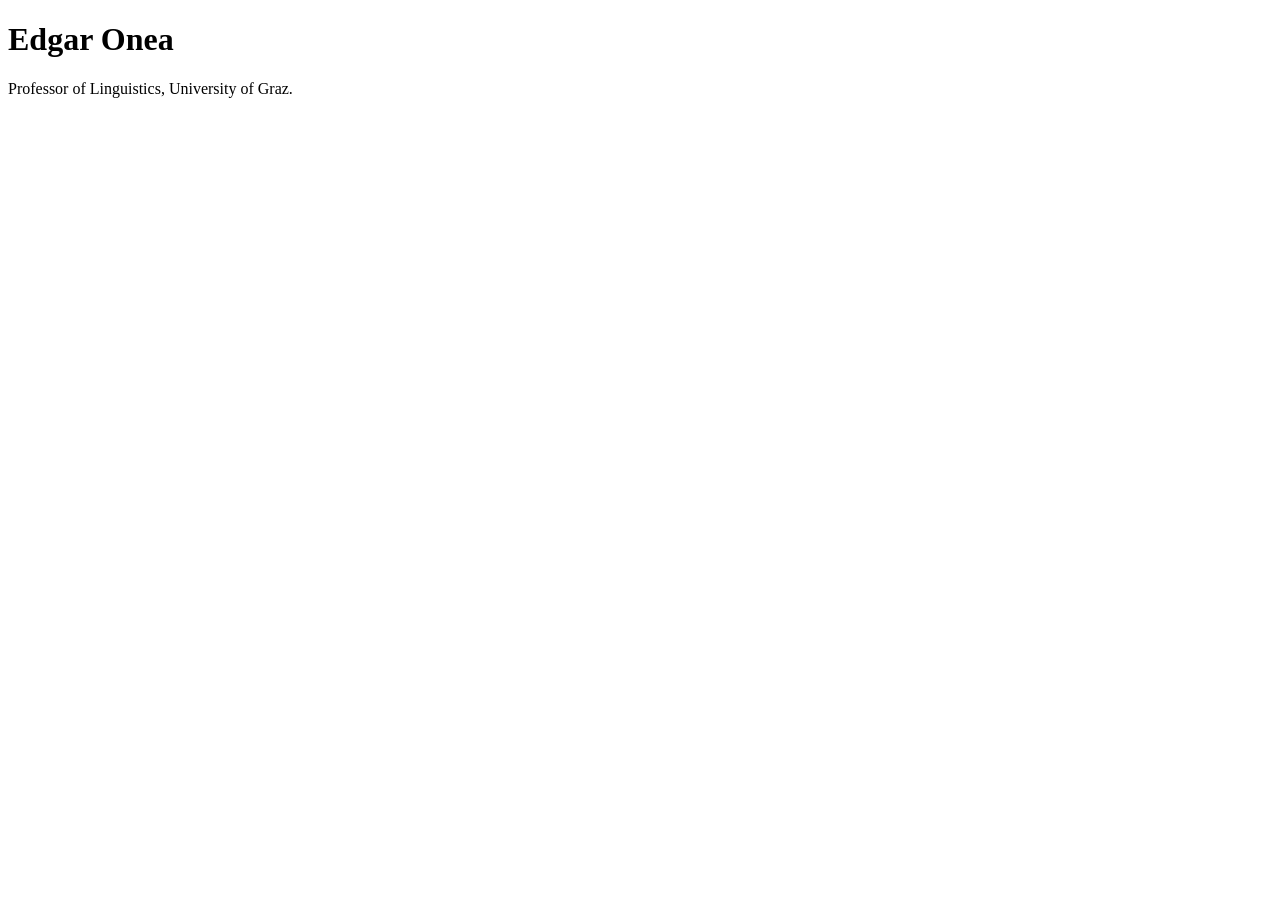
==== index.html @ 108c313d "Rename index to index.html" ====
<!doctype html>
<html lang="en">
<head>
  <meta charset="utf-8">
  <title>Edgar Onea</title>
  <meta name="viewport" content="width=device-width, initial-scale=1">
</head>
<body>
  <h1>Edgar Onea</h1>
  <p>Professor of Linguistics, University of Graz.</p>
</body>
</html>
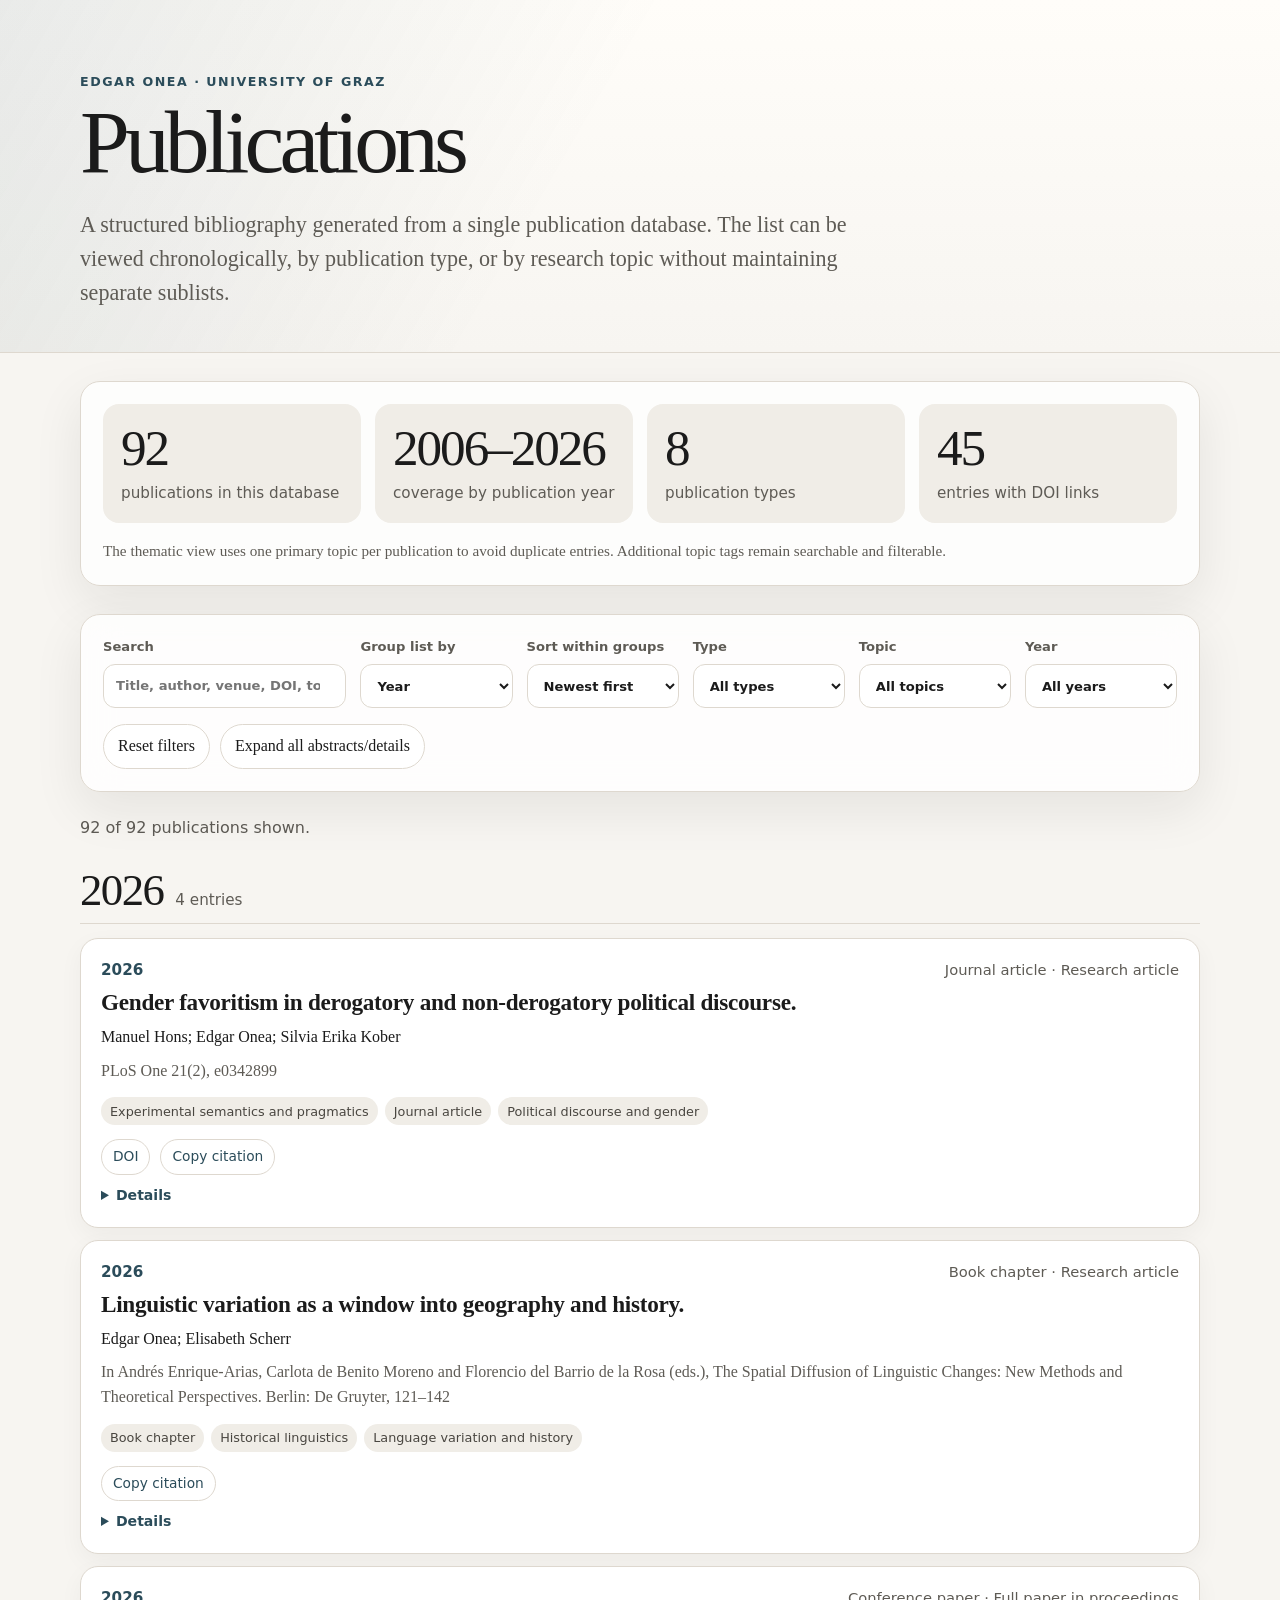
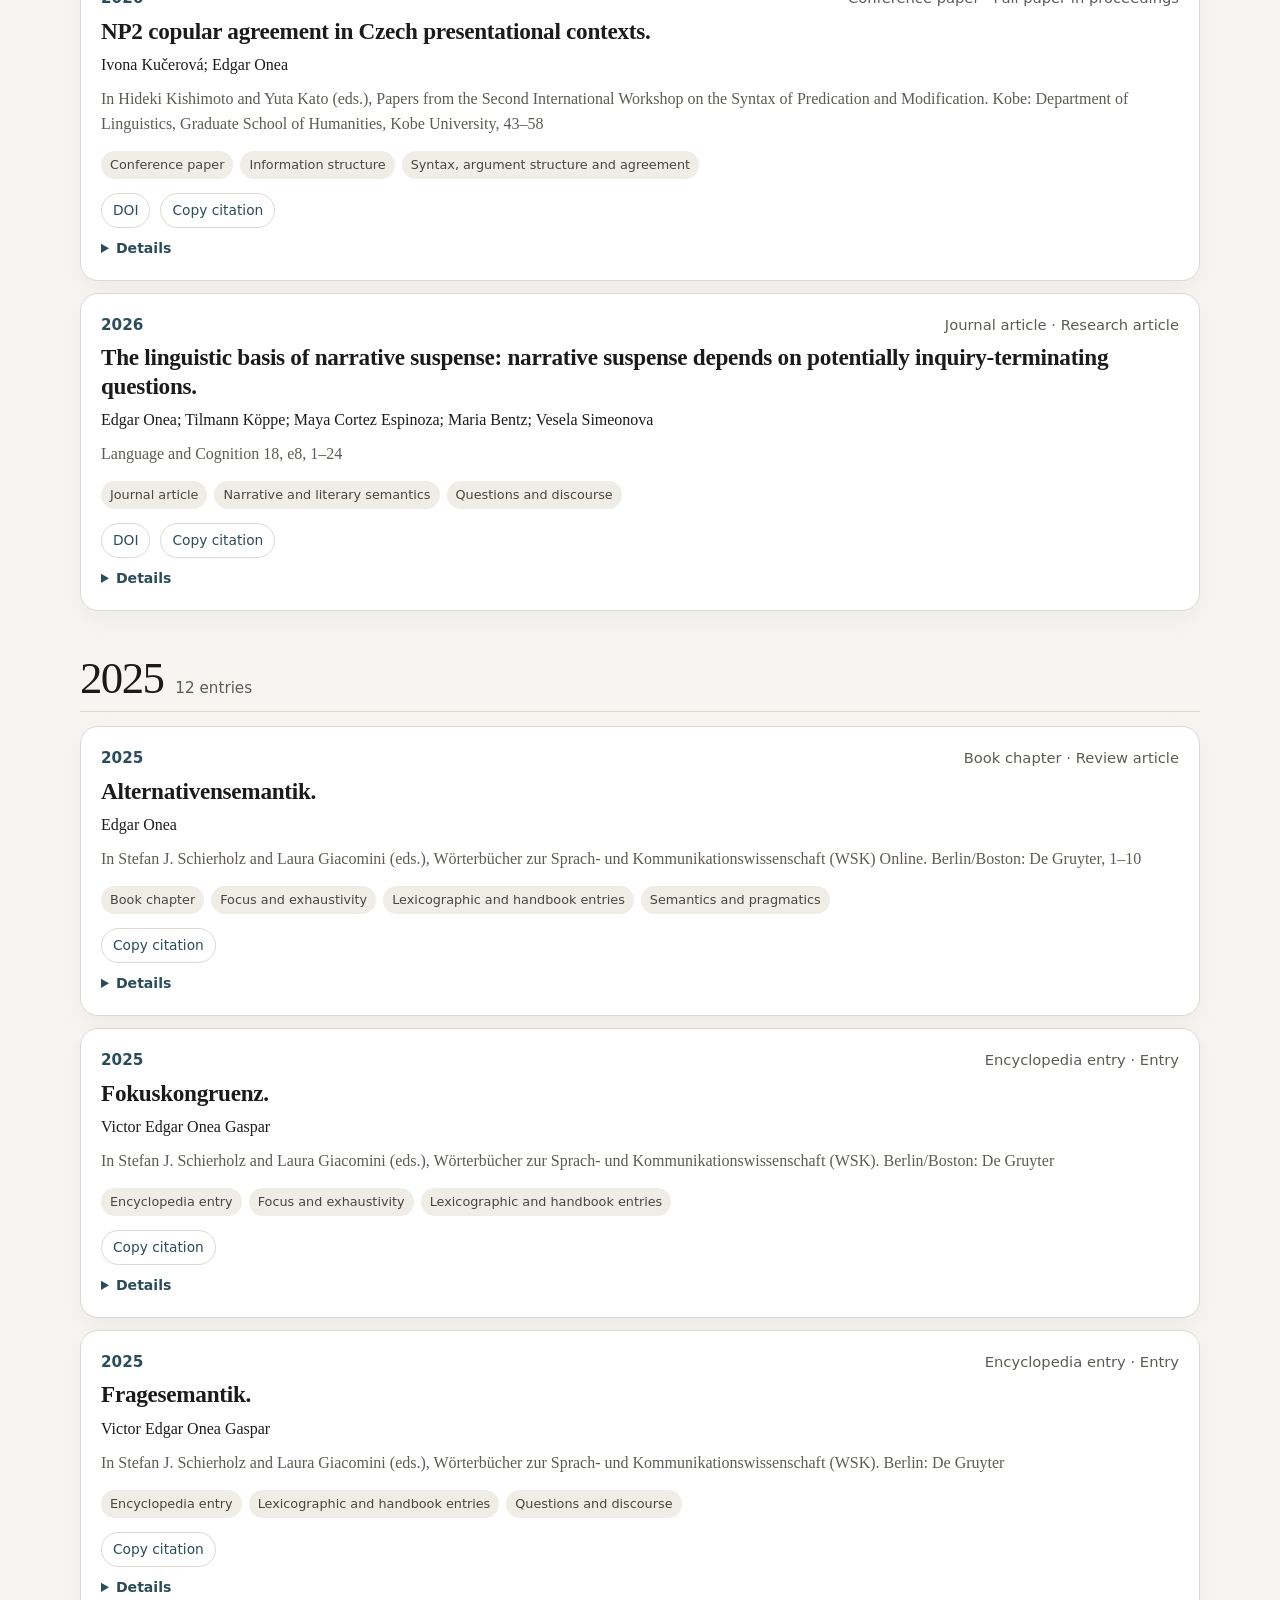
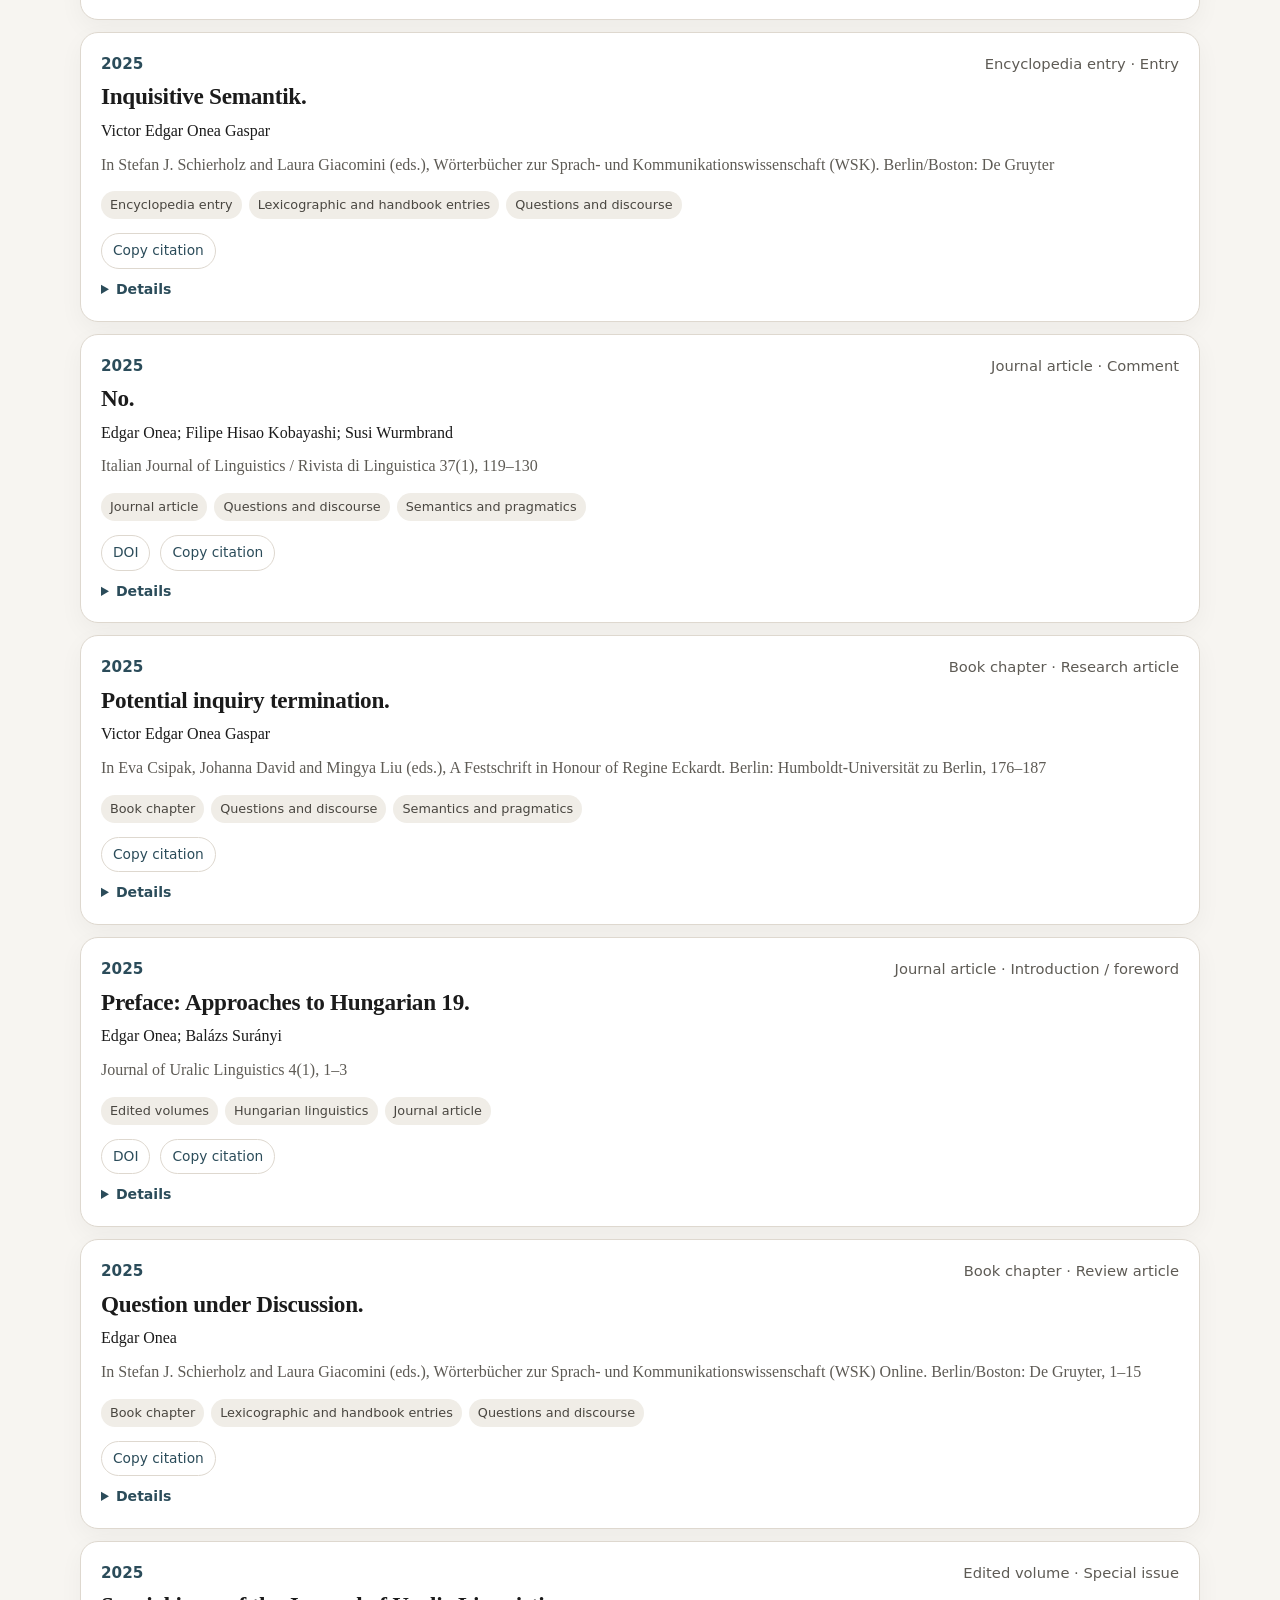
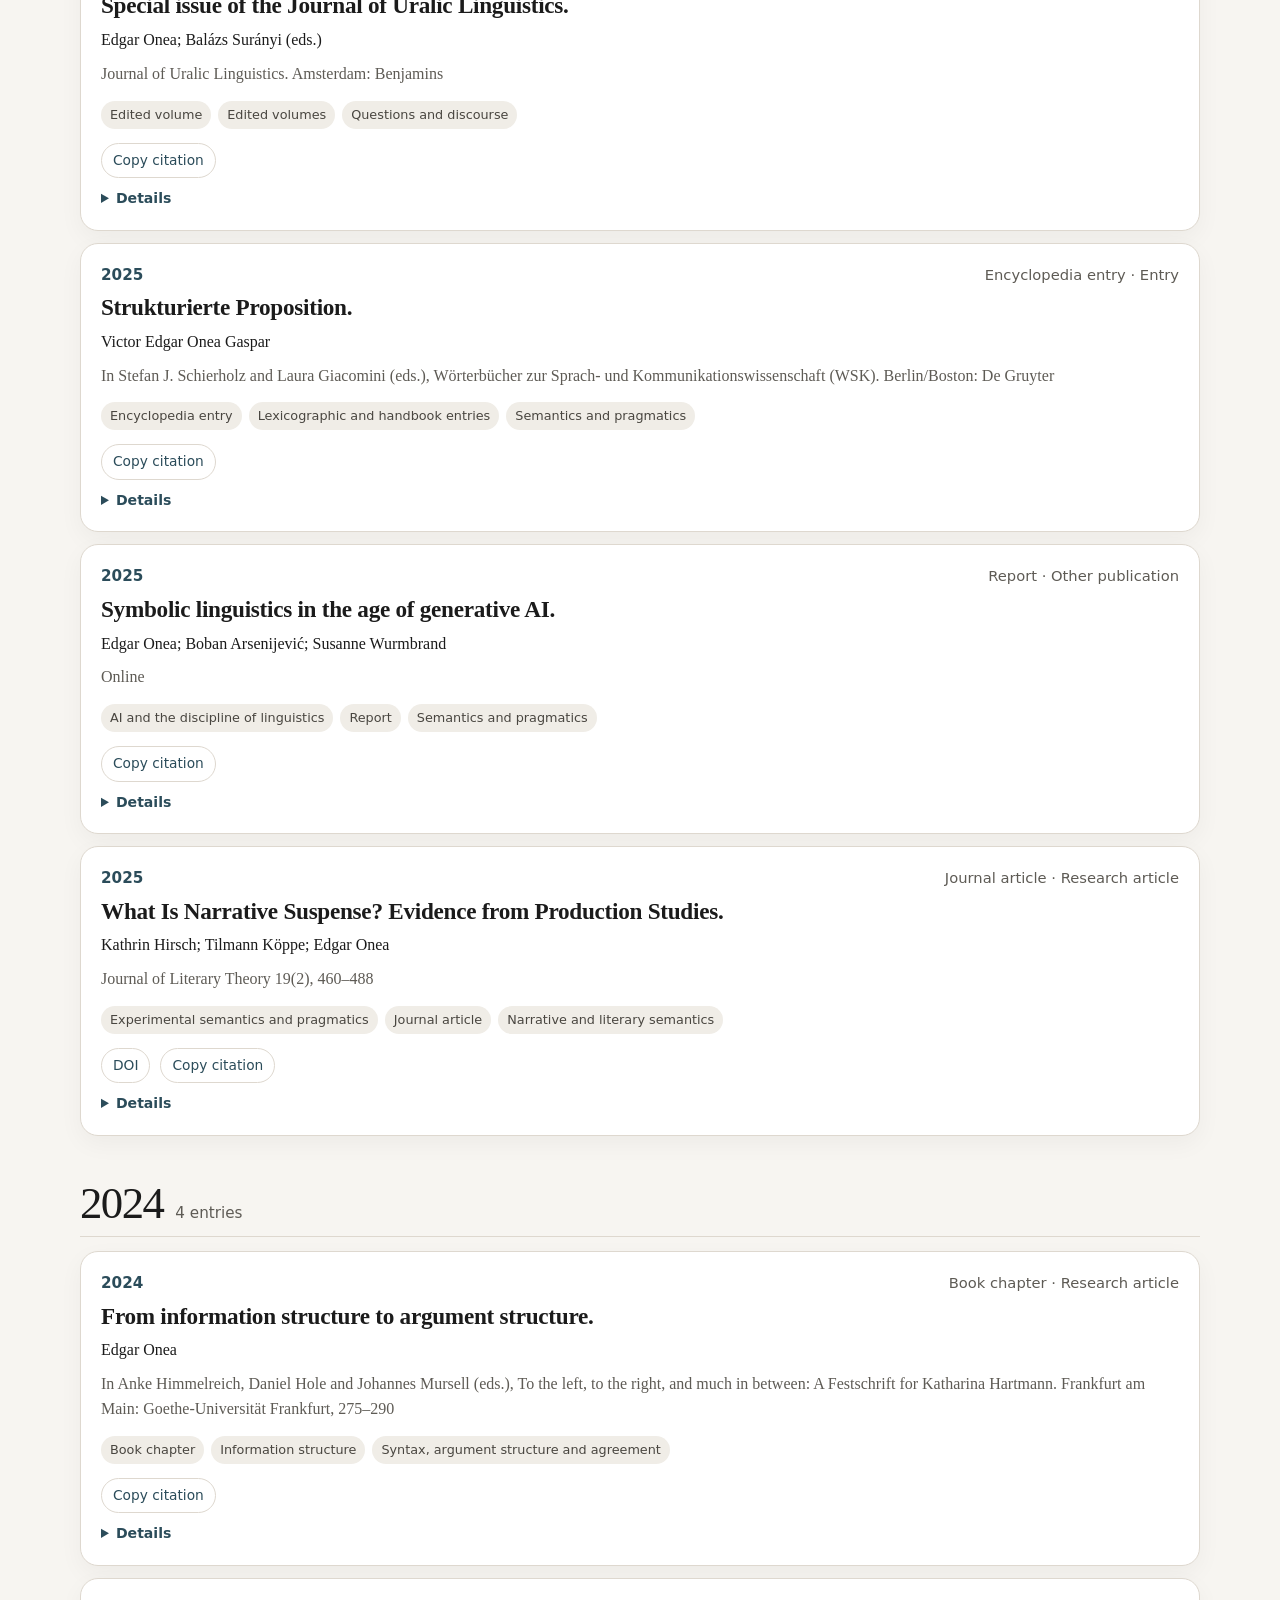
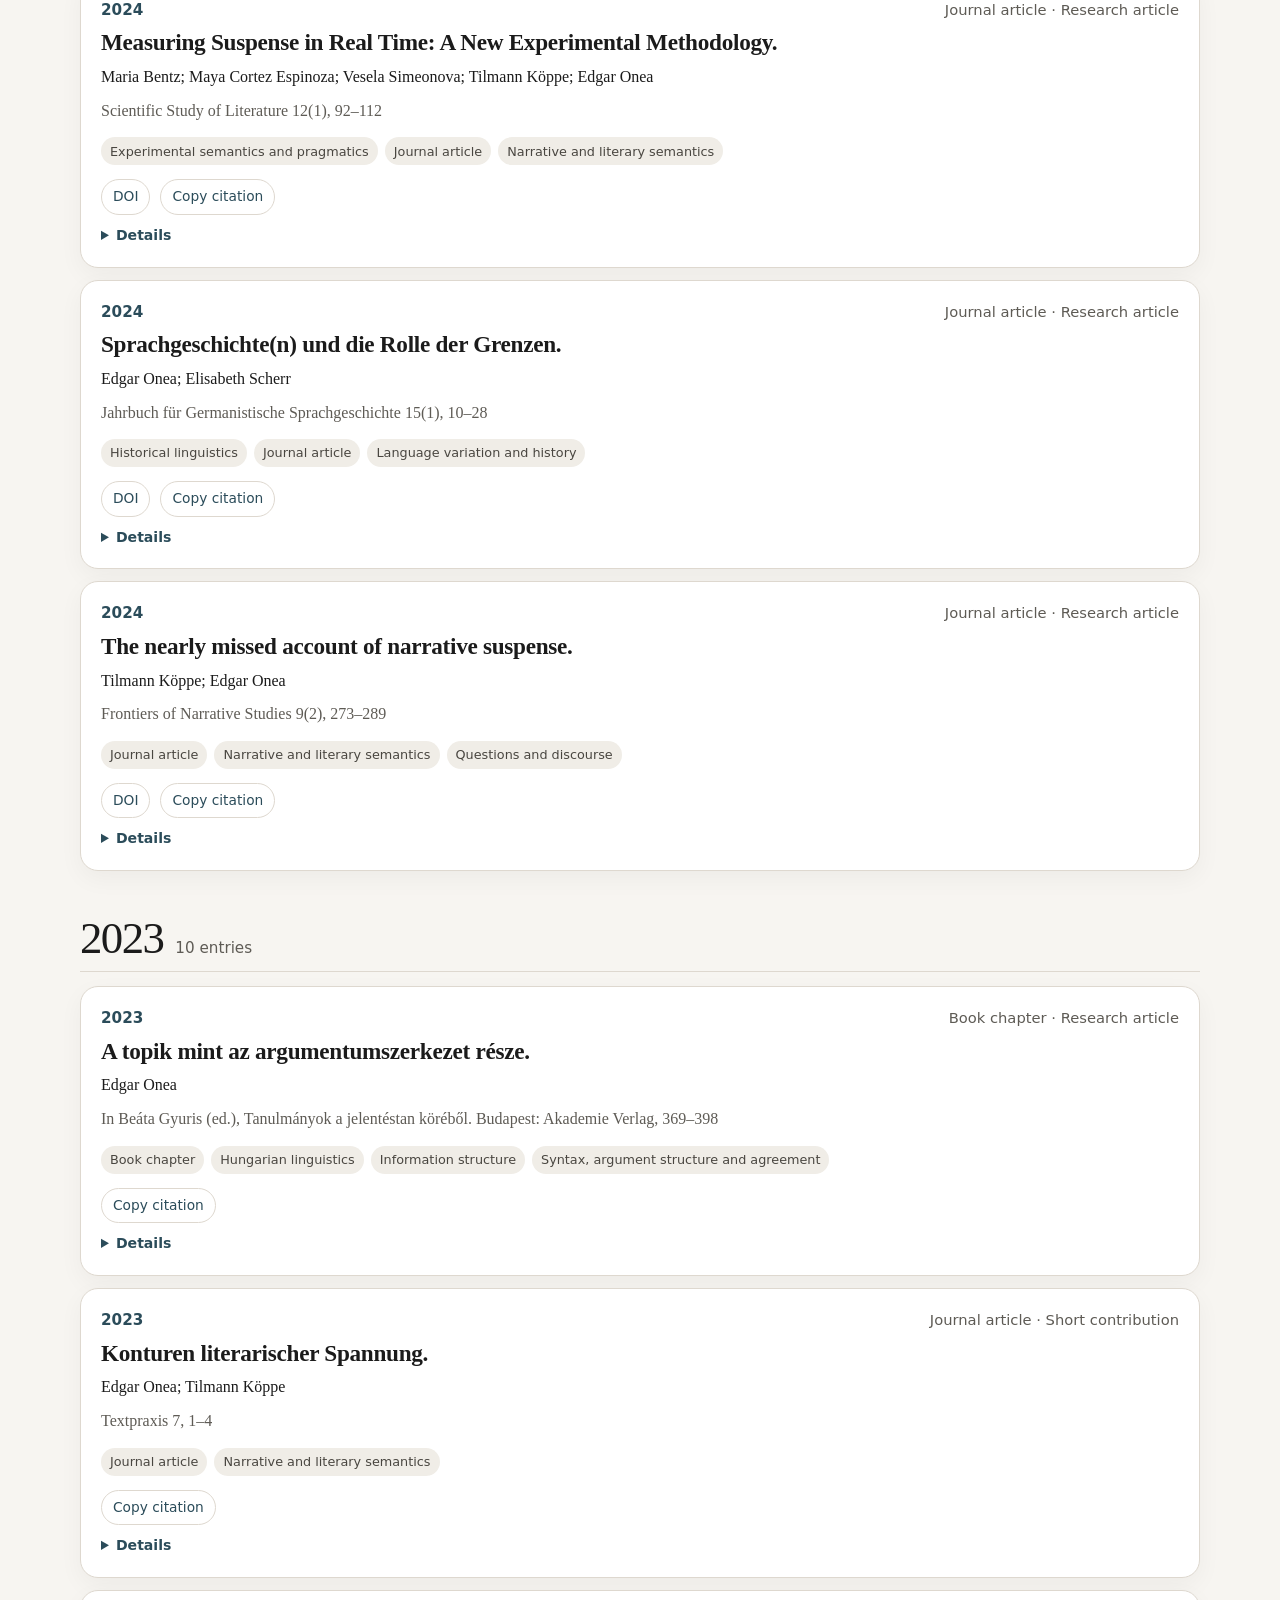
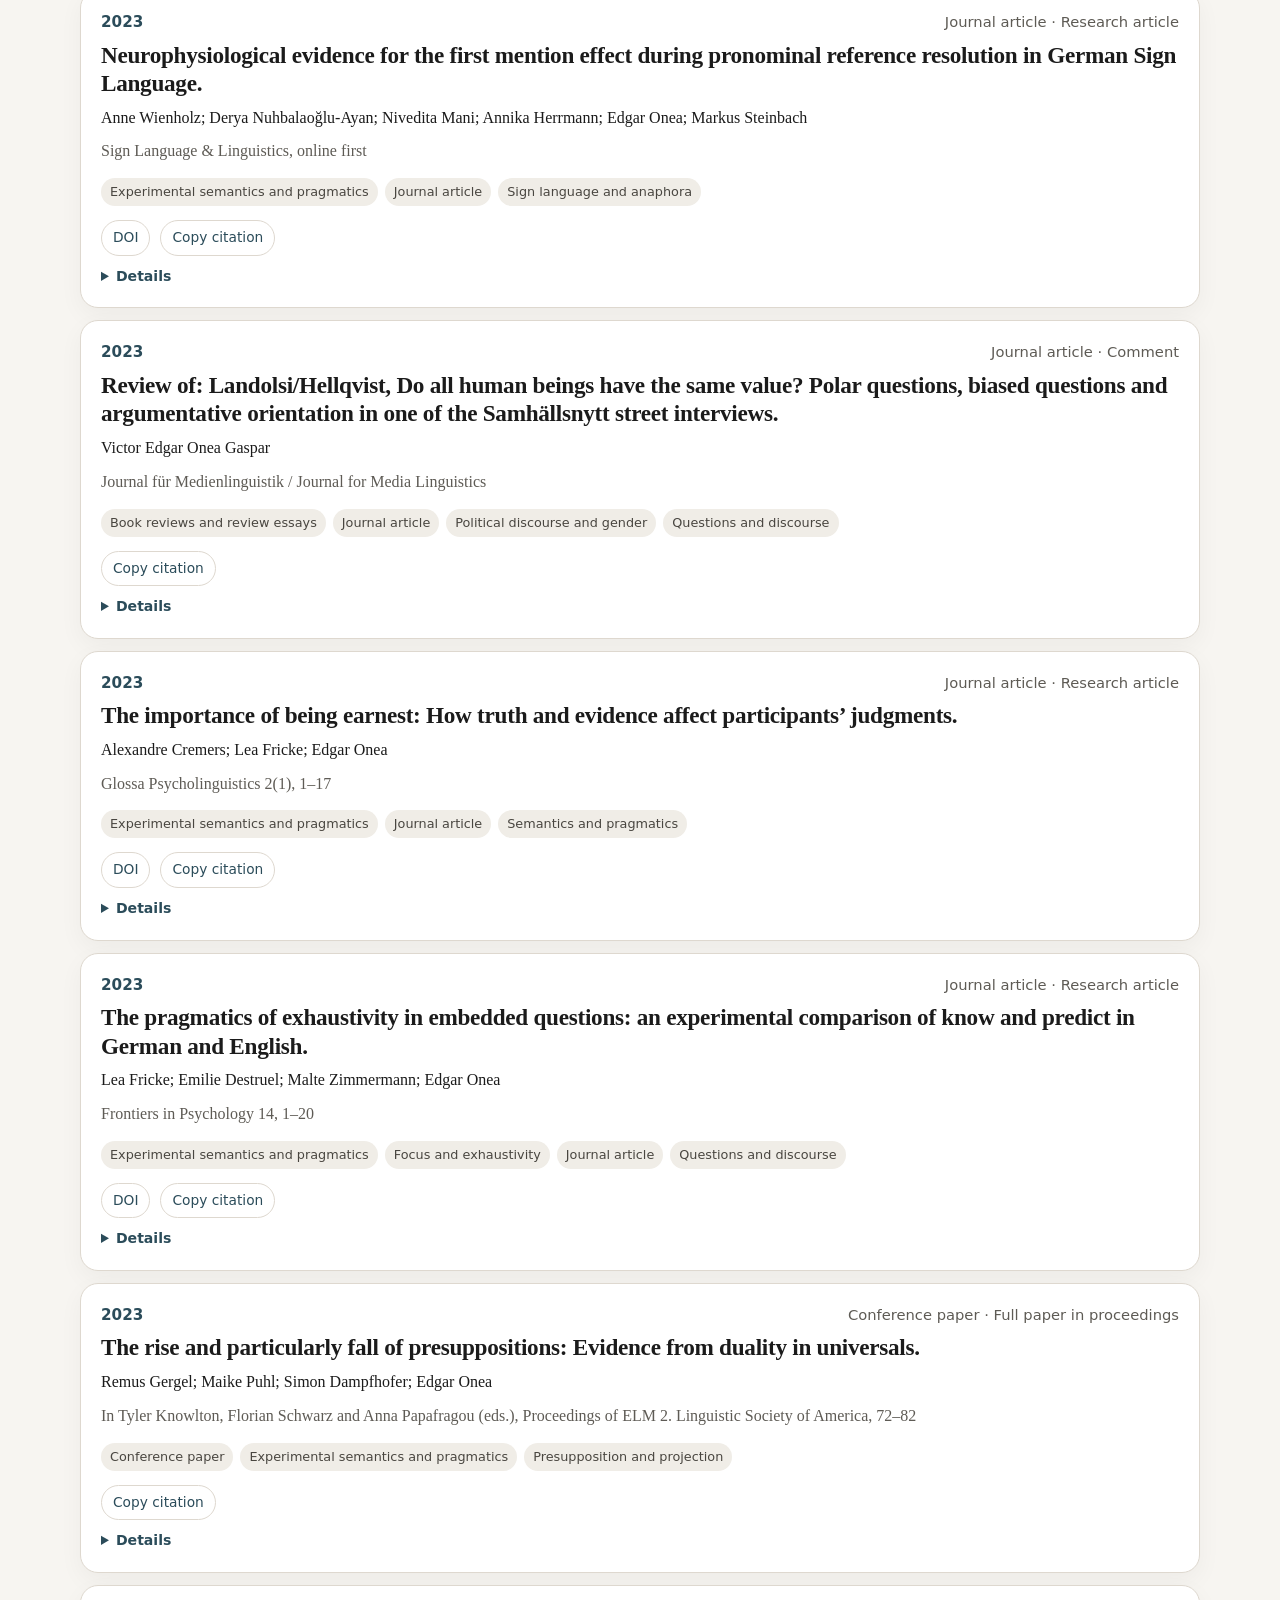
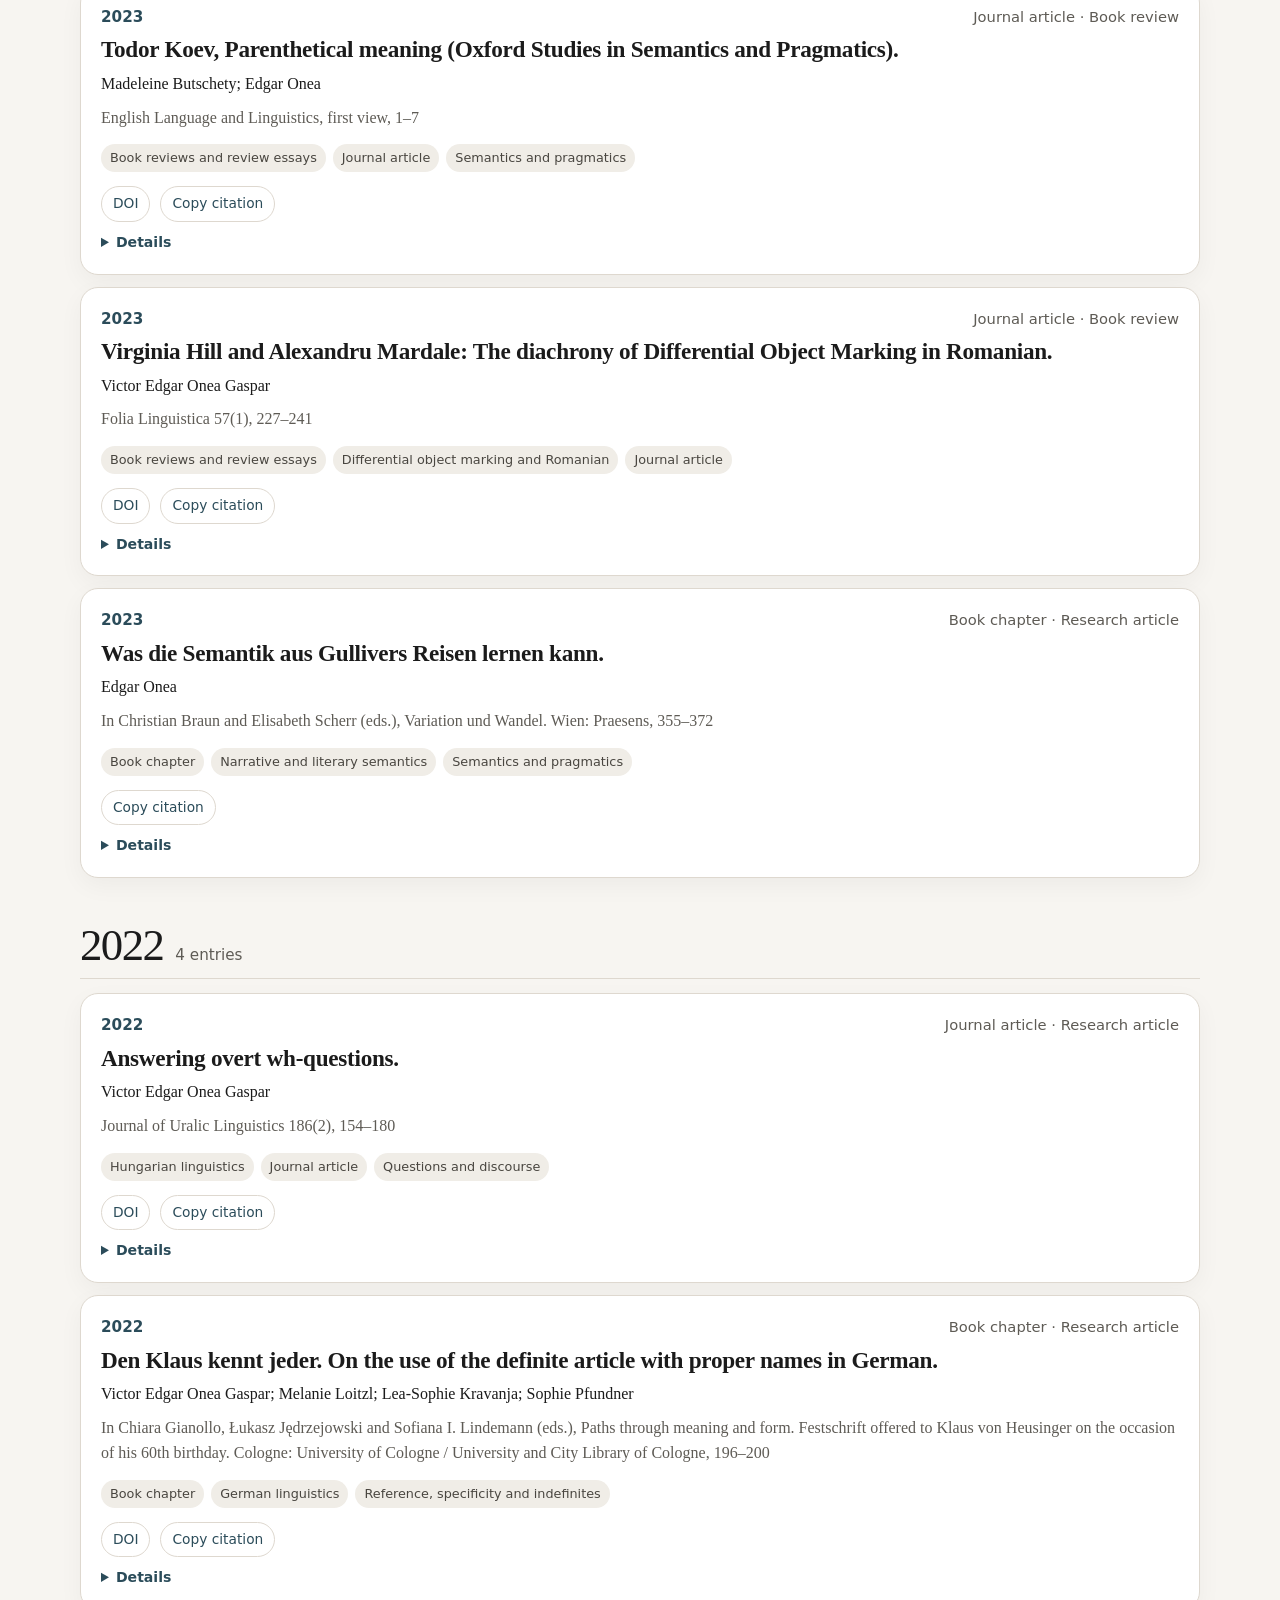
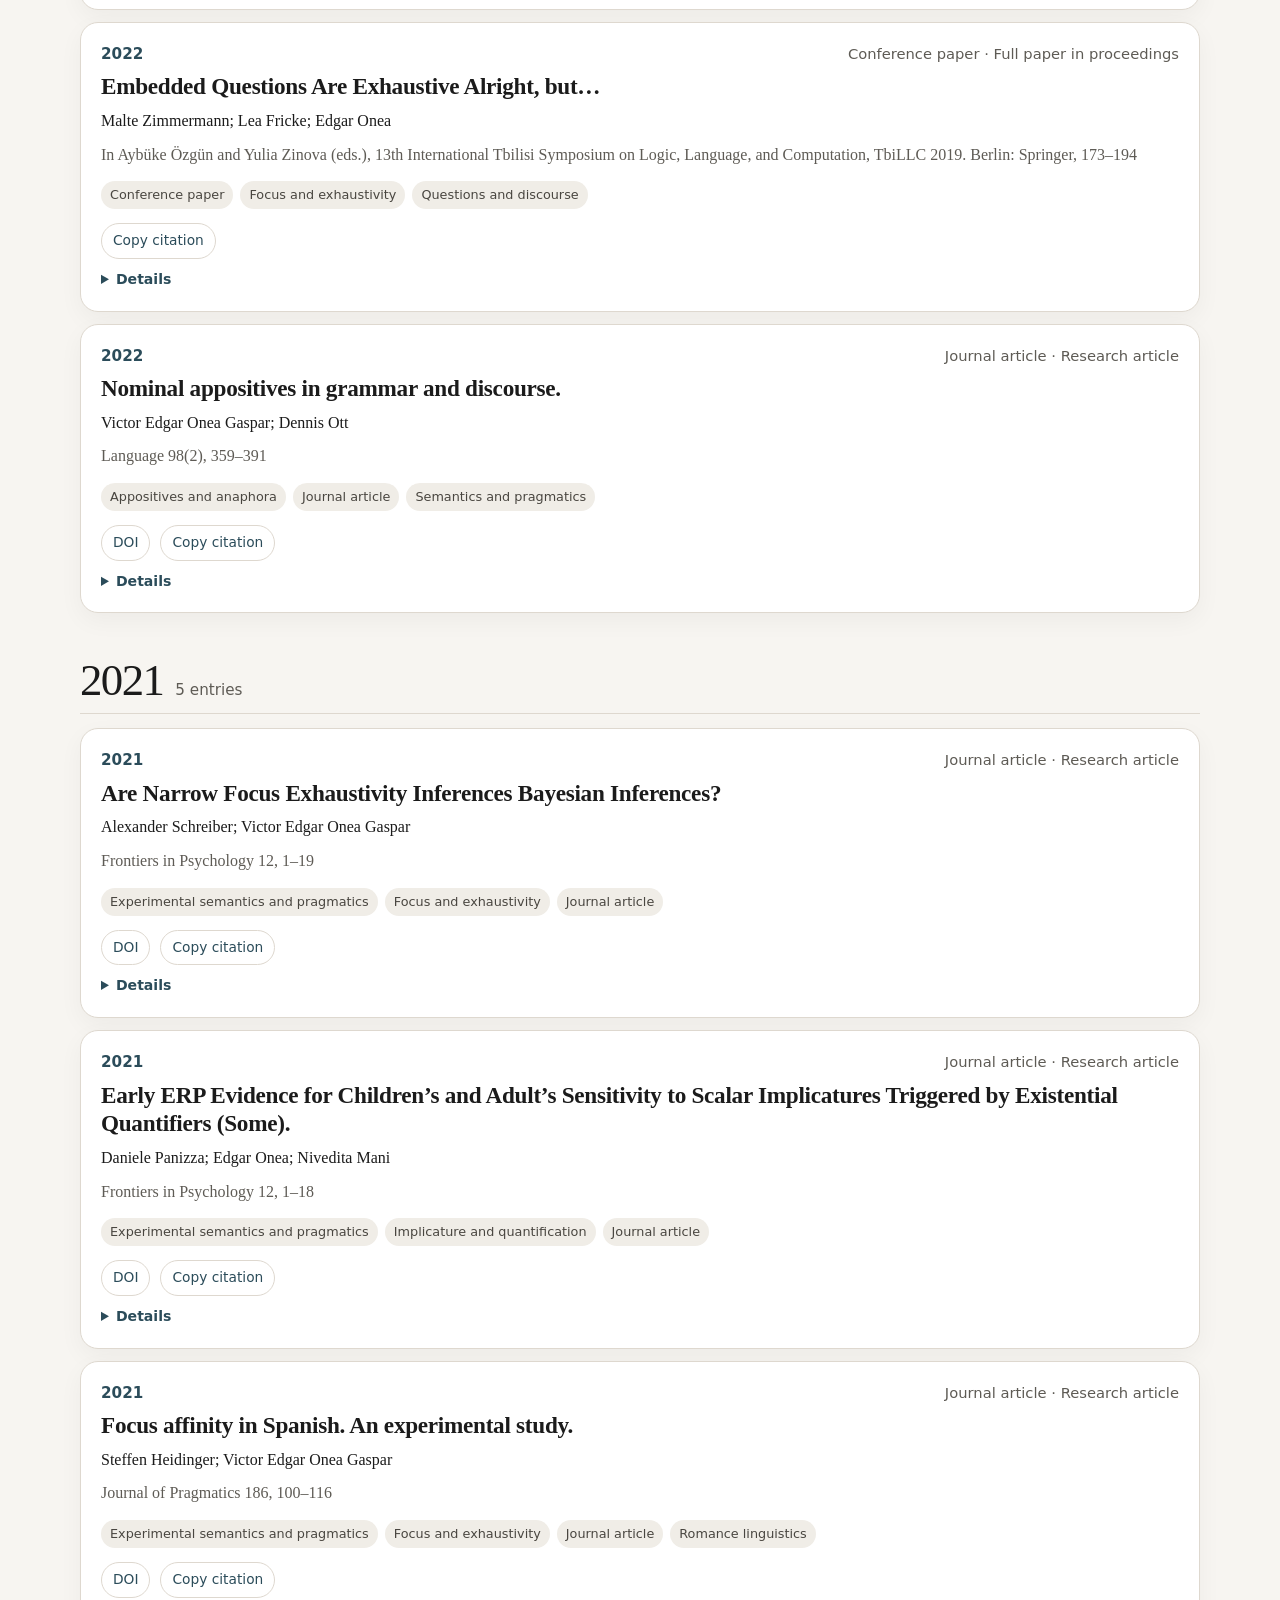
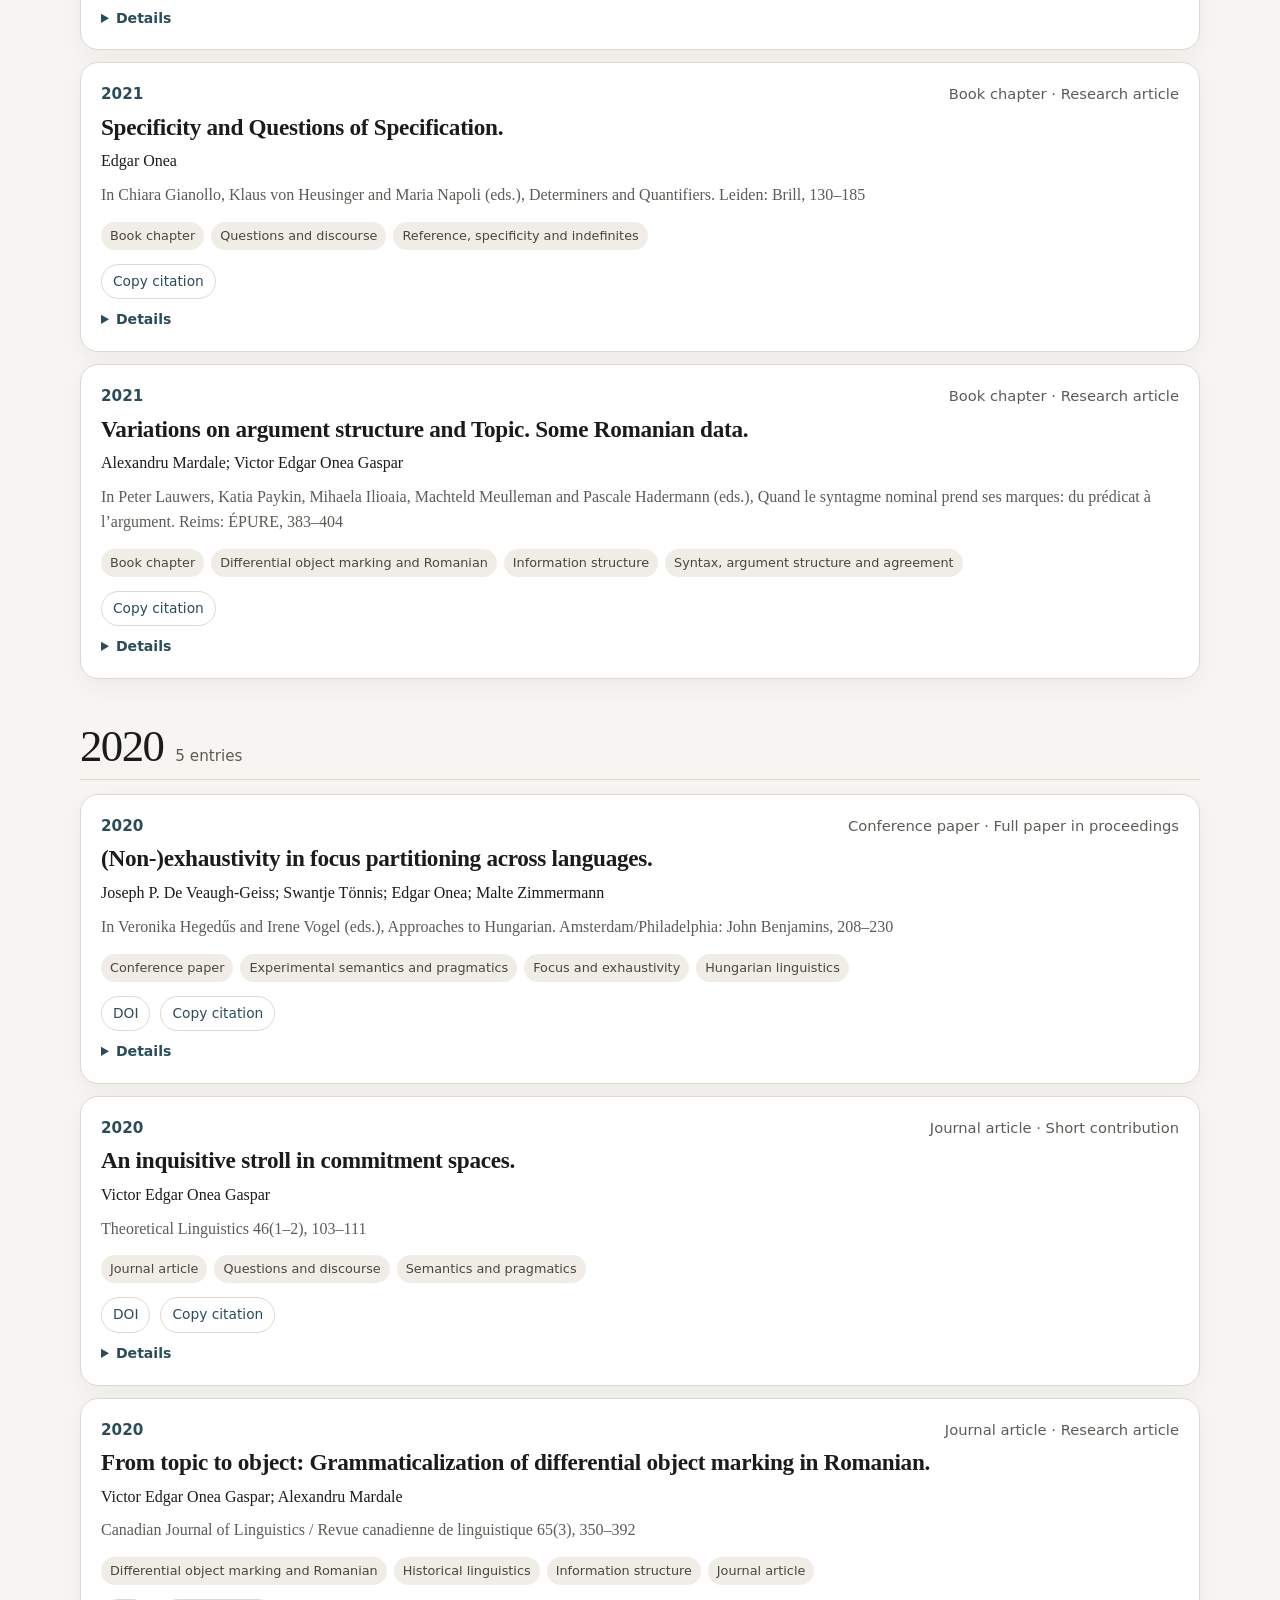
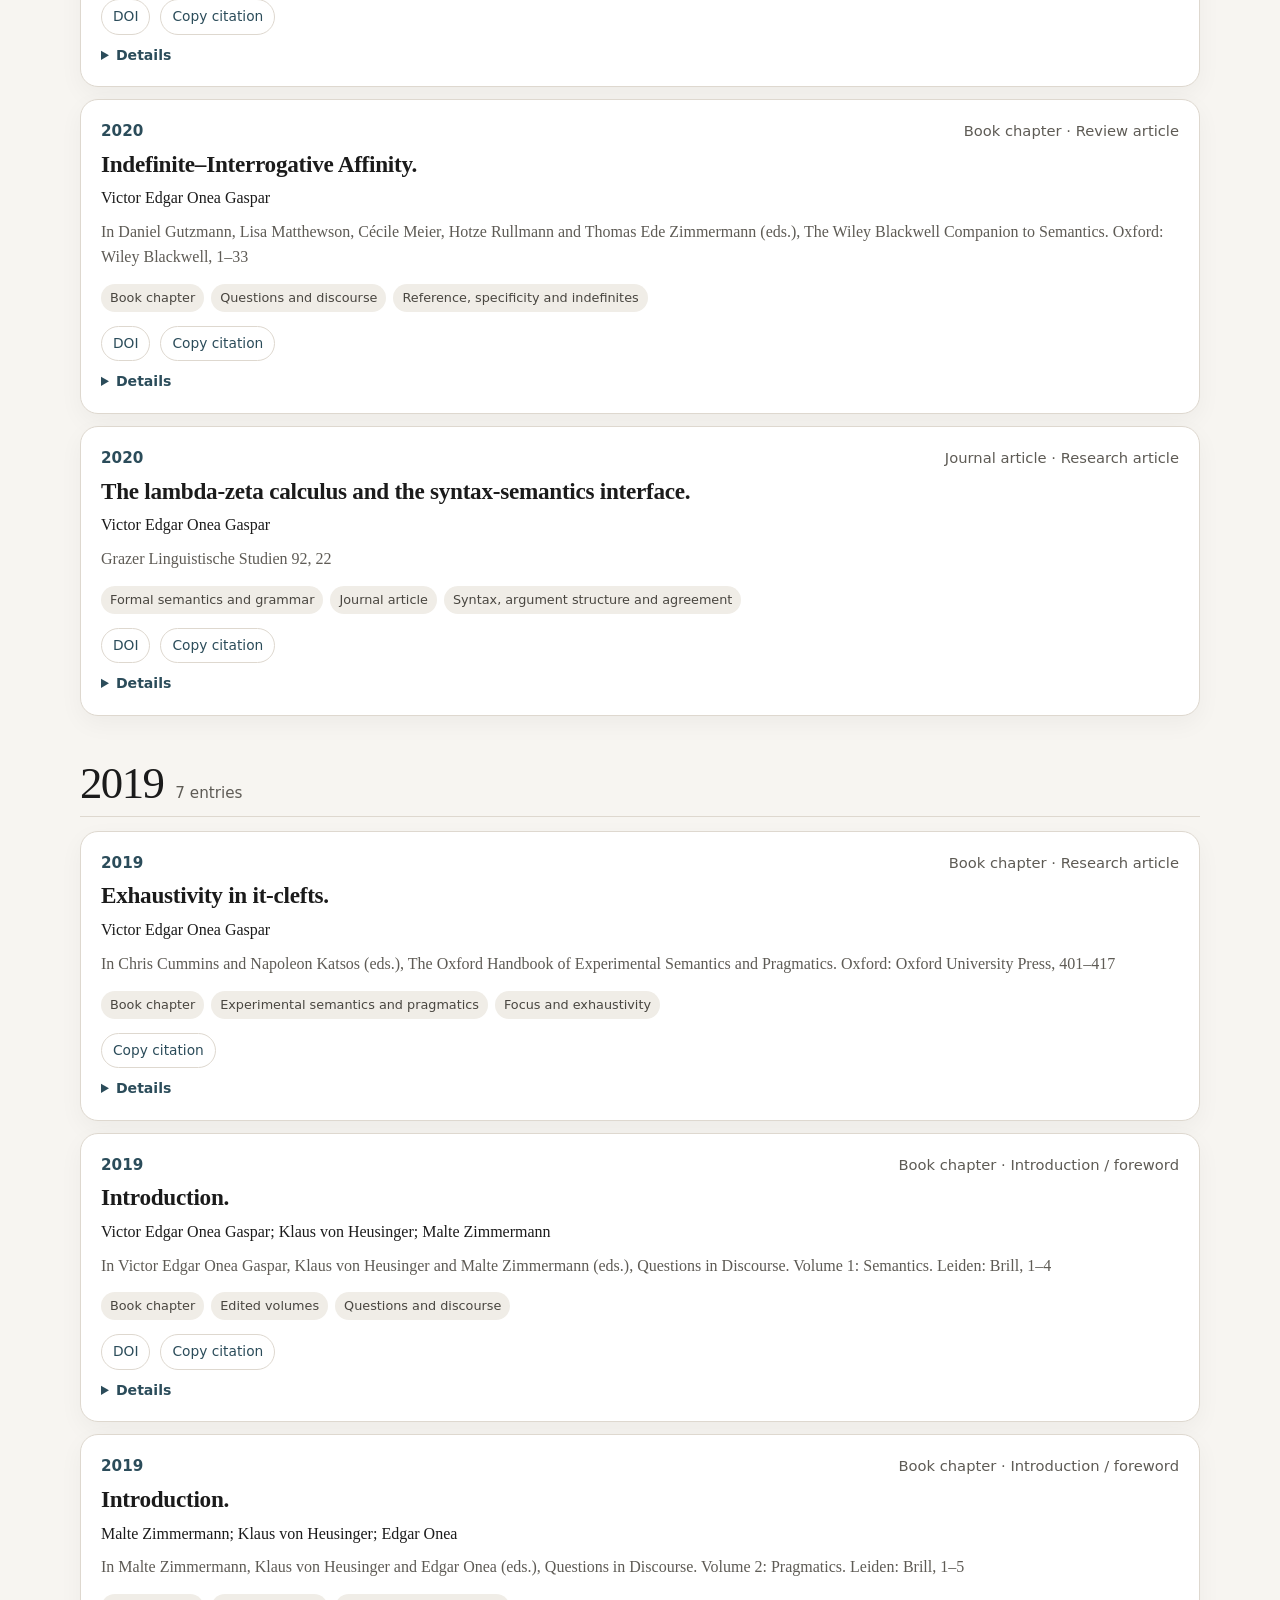
==== commit 42c5ee6a: "Add files via upload" ====
--- a/index.html
+++ b/index.html
@@ -2,11 +2,103 @@
 <html lang="en">
 <head>
   <meta charset="utf-8">
-  <title>Edgar Onea</title>
   <meta name="viewport" content="width=device-width, initial-scale=1">
+  <title>Publications · Edgar Onea</title>
+  <meta name="description" content="Publications by Edgar Onea, Professor of Linguistics at the University of Graz.">
+  <link rel="stylesheet" href="styles.css">
 </head>
 <body>
-  <h1>Edgar Onea</h1>
-  <p>Professor of Linguistics, University of Graz.</p>
+  <header class="site-header">
+    <div class="wrap">
+      <p class="eyebrow">Edgar Onea · University of Graz</p>
+      <h1>Publications</h1>
+      <p class="lead">
+        A structured bibliography generated from a single publication database. The list can be viewed chronologically,
+        by publication type, or by research topic without maintaining separate sublists.
+      </p>
+    </div>
+  </header>
+
+  <main class="wrap">
+    <section class="panel intro-panel" aria-label="Publication overview">
+      <div class="metrics" id="metrics"></div>
+      <p class="small-note">
+        The thematic view uses one primary topic per publication to avoid duplicate entries. Additional topic tags remain
+        searchable and filterable.
+      </p>
+    </section>
+
+    <section class="controls panel" aria-label="Publication controls">
+      <div class="control-grid">
+        <label>
+          Search
+          <input id="searchInput" type="search" placeholder="Title, author, venue, DOI, topic…">
+        </label>
+
+        <label>
+          Group list by
+          <select id="groupSelect">
+            <option value="year">Year</option>
+            <option value="type">Publication type</option>
+            <option value="topic">Research topic</option>
+            <option value="none">No grouping</option>
+          </select>
+        </label>
+
+        <label>
+          Sort within groups
+          <select id="sortSelect">
+            <option value="newest">Newest first</option>
+            <option value="oldest">Oldest first</option>
+            <option value="title">Title A–Z</option>
+            <option value="type">Type A–Z</option>
+          </select>
+        </label>
+
+        <label>
+          Type
+          <select id="typeFilter">
+            <option value="">All types</option>
+          </select>
+        </label>
+
+        <label>
+          Topic
+          <select id="topicFilter">
+            <option value="">All topics</option>
+          </select>
+        </label>
+
+        <label>
+          Year
+          <select id="yearFilter">
+            <option value="">All years</option>
+          </select>
+        </label>
+      </div>
+
+      <div class="button-row">
+        <button id="resetButton" type="button">Reset filters</button>
+        <button id="expandButton" type="button">Expand all abstracts/details</button>
+      </div>
+    </section>
+
+    <section class="result-summary" aria-live="polite">
+      <p id="resultCount"></p>
+    </section>
+
+    <section id="publicationList" class="publication-list" aria-label="Publication list"></section>
+  </main>
+
+  <footer class="site-footer">
+    <div class="wrap">
+      <p>
+        The bibliography is stored once in <code>publications.js</code>. Filtering, grouping and sorting are generated in the browser.
+      </p>
+    </div>
+  </footer>
+
+  <script src="publications.js"></script>
+  <script src="site.js"></script>
 </body>
 </html>
--- a/styles.css
+++ b/styles.css
@@ -0,0 +1,406 @@
+:root {
+  --bg: #f7f5f1;
+  --surface: #ffffff;
+  --surface-muted: #f0ede7;
+  --text: #1b1b1b;
+  --muted: #5e5b55;
+  --line: #ded8cf;
+  --accent: #2b4c5a;
+  --accent-soft: #e7eef1;
+  --shadow: 0 18px 50px rgba(23, 22, 20, 0.08);
+  --radius: 20px;
+  --max-width: 1120px;
+}
+
+* {
+  box-sizing: border-box;
+}
+
+html {
+  font-size: 16px;
+}
+
+body {
+  margin: 0;
+  background: var(--bg);
+  color: var(--text);
+  font-family: ui-serif, Georgia, "Times New Roman", Times, serif;
+  line-height: 1.55;
+}
+
+button,
+input,
+select {
+  font: inherit;
+}
+
+a {
+  color: var(--accent);
+  text-decoration-thickness: 0.08em;
+  text-underline-offset: 0.18em;
+}
+
+.wrap {
+  width: min(var(--max-width), calc(100% - 32px));
+  margin: 0 auto;
+}
+
+.site-header {
+  padding: 72px 0 42px;
+  background:
+    linear-gradient(120deg, rgba(43, 76, 90, 0.10), transparent 45%),
+    linear-gradient(180deg, #fffdf9, var(--bg));
+  border-bottom: 1px solid var(--line);
+}
+
+.eyebrow {
+  margin: 0 0 8px;
+  color: var(--accent);
+  text-transform: uppercase;
+  letter-spacing: 0.12em;
+  font-size: 0.79rem;
+  font-family: ui-sans-serif, system-ui, -apple-system, BlinkMacSystemFont, "Segoe UI", sans-serif;
+  font-weight: 700;
+}
+
+h1 {
+  margin: 0;
+  font-size: clamp(2.8rem, 7vw, 5.9rem);
+  line-height: 0.94;
+  letter-spacing: -0.055em;
+  font-weight: 500;
+}
+
+.lead {
+  max-width: 820px;
+  margin: 24px 0 0;
+  color: var(--muted);
+  font-size: clamp(1.1rem, 2.6vw, 1.38rem);
+}
+
+.panel {
+  margin-top: 28px;
+  background: rgba(255, 255, 255, 0.82);
+  border: 1px solid var(--line);
+  border-radius: var(--radius);
+  box-shadow: var(--shadow);
+}
+
+.intro-panel {
+  padding: 22px;
+}
+
+.metrics {
+  display: grid;
+  grid-template-columns: repeat(4, minmax(0, 1fr));
+  gap: 14px;
+}
+
+.metric {
+  padding: 18px;
+  border-radius: 16px;
+  background: var(--surface-muted);
+  min-height: 112px;
+}
+
+.metric strong {
+  display: block;
+  font-size: clamp(2rem, 4vw, 3.2rem);
+  line-height: 1;
+  font-weight: 500;
+  letter-spacing: -0.04em;
+}
+
+.metric span {
+  display: block;
+  margin-top: 8px;
+  color: var(--muted);
+  font-size: 0.95rem;
+  font-family: ui-sans-serif, system-ui, -apple-system, BlinkMacSystemFont, "Segoe UI", sans-serif;
+}
+
+.small-note {
+  margin: 16px 0 0;
+  color: var(--muted);
+  font-size: 0.95rem;
+}
+
+.controls {
+  padding: 22px;
+  position: sticky;
+  top: 0;
+  z-index: 10;
+  backdrop-filter: blur(18px);
+}
+
+.control-grid {
+  display: grid;
+  grid-template-columns: 1.6fr repeat(5, 1fr);
+  gap: 14px;
+  align-items: end;
+}
+
+label {
+  display: grid;
+  gap: 7px;
+  color: var(--muted);
+  font-family: ui-sans-serif, system-ui, -apple-system, BlinkMacSystemFont, "Segoe UI", sans-serif;
+  font-size: 0.82rem;
+  font-weight: 650;
+}
+
+input,
+select {
+  width: 100%;
+  min-height: 44px;
+  border: 1px solid var(--line);
+  border-radius: 12px;
+  background: #fff;
+  color: var(--text);
+  padding: 9px 12px;
+  outline: none;
+}
+
+input:focus,
+select:focus,
+button:focus {
+  border-color: var(--accent);
+  box-shadow: 0 0 0 3px rgba(43, 76, 90, 0.16);
+}
+
+.button-row {
+  display: flex;
+  gap: 10px;
+  margin-top: 16px;
+  flex-wrap: wrap;
+}
+
+button {
+  border: 1px solid var(--line);
+  background: #fff;
+  color: var(--text);
+  border-radius: 999px;
+  padding: 9px 14px;
+  cursor: pointer;
+}
+
+button:hover {
+  border-color: var(--accent);
+  background: var(--accent-soft);
+}
+
+.result-summary {
+  margin: 24px 0 12px;
+  color: var(--muted);
+  font-family: ui-sans-serif, system-ui, -apple-system, BlinkMacSystemFont, "Segoe UI", sans-serif;
+}
+
+.result-summary p {
+  margin: 0;
+}
+
+.group {
+  margin: 26px 0 44px;
+}
+
+.group-header {
+  display: flex;
+  align-items: baseline;
+  gap: 12px;
+  margin-bottom: 14px;
+  padding-bottom: 9px;
+  border-bottom: 1px solid var(--line);
+}
+
+.group-header h2 {
+  margin: 0;
+  font-size: clamp(1.6rem, 3.6vw, 2.8rem);
+  line-height: 1.05;
+  font-weight: 500;
+  letter-spacing: -0.035em;
+}
+
+.group-count {
+  color: var(--muted);
+  font-family: ui-sans-serif, system-ui, -apple-system, BlinkMacSystemFont, "Segoe UI", sans-serif;
+  font-size: 0.95rem;
+}
+
+.publication-card {
+  background: var(--surface);
+  border: 1px solid var(--line);
+  border-radius: 18px;
+  padding: 20px;
+  margin: 12px 0;
+  box-shadow: 0 8px 25px rgba(23, 22, 20, 0.045);
+}
+
+.publication-card:hover {
+  border-color: rgba(43, 76, 90, 0.38);
+}
+
+.pub-topline {
+  display: flex;
+  justify-content: space-between;
+  gap: 18px;
+  margin-bottom: 6px;
+}
+
+.pub-year {
+  flex: 0 0 auto;
+  color: var(--accent);
+  font-family: ui-sans-serif, system-ui, -apple-system, BlinkMacSystemFont, "Segoe UI", sans-serif;
+  font-weight: 750;
+  font-size: 0.95rem;
+}
+
+.pub-type {
+  color: var(--muted);
+  font-family: ui-sans-serif, system-ui, -apple-system, BlinkMacSystemFont, "Segoe UI", sans-serif;
+  font-size: 0.92rem;
+}
+
+.pub-title {
+  margin: 0;
+  font-size: clamp(1.12rem, 2.2vw, 1.45rem);
+  line-height: 1.23;
+  font-weight: 600;
+  letter-spacing: -0.012em;
+}
+
+.pub-authors {
+  margin: 8px 0 0;
+  color: var(--text);
+}
+
+.pub-venue {
+  margin: 9px 0 0;
+  color: var(--muted);
+}
+
+.pub-tags {
+  display: flex;
+  flex-wrap: wrap;
+  gap: 7px;
+  margin-top: 14px;
+}
+
+.tag {
+  display: inline-flex;
+  align-items: center;
+  min-height: 28px;
+  padding: 4px 9px;
+  border-radius: 999px;
+  background: var(--surface-muted);
+  color: #494640;
+  font-family: ui-sans-serif, system-ui, -apple-system, BlinkMacSystemFont, "Segoe UI", sans-serif;
+  font-size: 0.8rem;
+}
+
+.pub-actions {
+  display: flex;
+  gap: 10px;
+  flex-wrap: wrap;
+  margin-top: 14px;
+  font-family: ui-sans-serif, system-ui, -apple-system, BlinkMacSystemFont, "Segoe UI", sans-serif;
+}
+
+.pub-actions a,
+.pub-actions button {
+  display: inline-flex;
+  align-items: center;
+  min-height: 34px;
+  padding: 6px 11px;
+  border-radius: 999px;
+  border: 1px solid var(--line);
+  background: #fff;
+  color: var(--accent);
+  text-decoration: none;
+  font-size: 0.86rem;
+}
+
+.pub-actions a:hover,
+.pub-actions button:hover {
+  background: var(--accent-soft);
+  border-color: var(--accent);
+}
+
+details {
+  margin-top: 10px;
+}
+
+summary {
+  cursor: pointer;
+  color: var(--accent);
+  font-family: ui-sans-serif, system-ui, -apple-system, BlinkMacSystemFont, "Segoe UI", sans-serif;
+  font-size: 0.88rem;
+  font-weight: 650;
+}
+
+.citation {
+  margin: 10px 0 0;
+  color: var(--muted);
+  font-size: 0.96rem;
+}
+
+.no-results {
+  padding: 30px;
+  background: var(--surface);
+  border: 1px solid var(--line);
+  border-radius: var(--radius);
+}
+
+.site-footer {
+  margin-top: 70px;
+  padding: 28px 0;
+  border-top: 1px solid var(--line);
+  color: var(--muted);
+}
+
+code {
+  font-family: ui-monospace, SFMono-Regular, Menlo, Consolas, monospace;
+  background: var(--surface-muted);
+  padding: 0.1em 0.35em;
+  border-radius: 6px;
+}
+
+@media (max-width: 960px) {
+  .metrics {
+    grid-template-columns: repeat(2, minmax(0, 1fr));
+  }
+
+  .control-grid {
+    grid-template-columns: repeat(2, minmax(0, 1fr));
+  }
+
+  .control-grid label:first-child {
+    grid-column: 1 / -1;
+  }
+
+  .controls {
+    position: static;
+  }
+}
+
+@media (max-width: 620px) {
+  .site-header {
+    padding-top: 46px;
+  }
+
+  .metrics,
+  .control-grid {
+    grid-template-columns: 1fr;
+  }
+
+  .publication-card {
+    padding: 16px;
+  }
+
+  .pub-topline {
+    display: block;
+  }
+
+  .pub-type {
+    margin-top: 4px;
+  }
+}
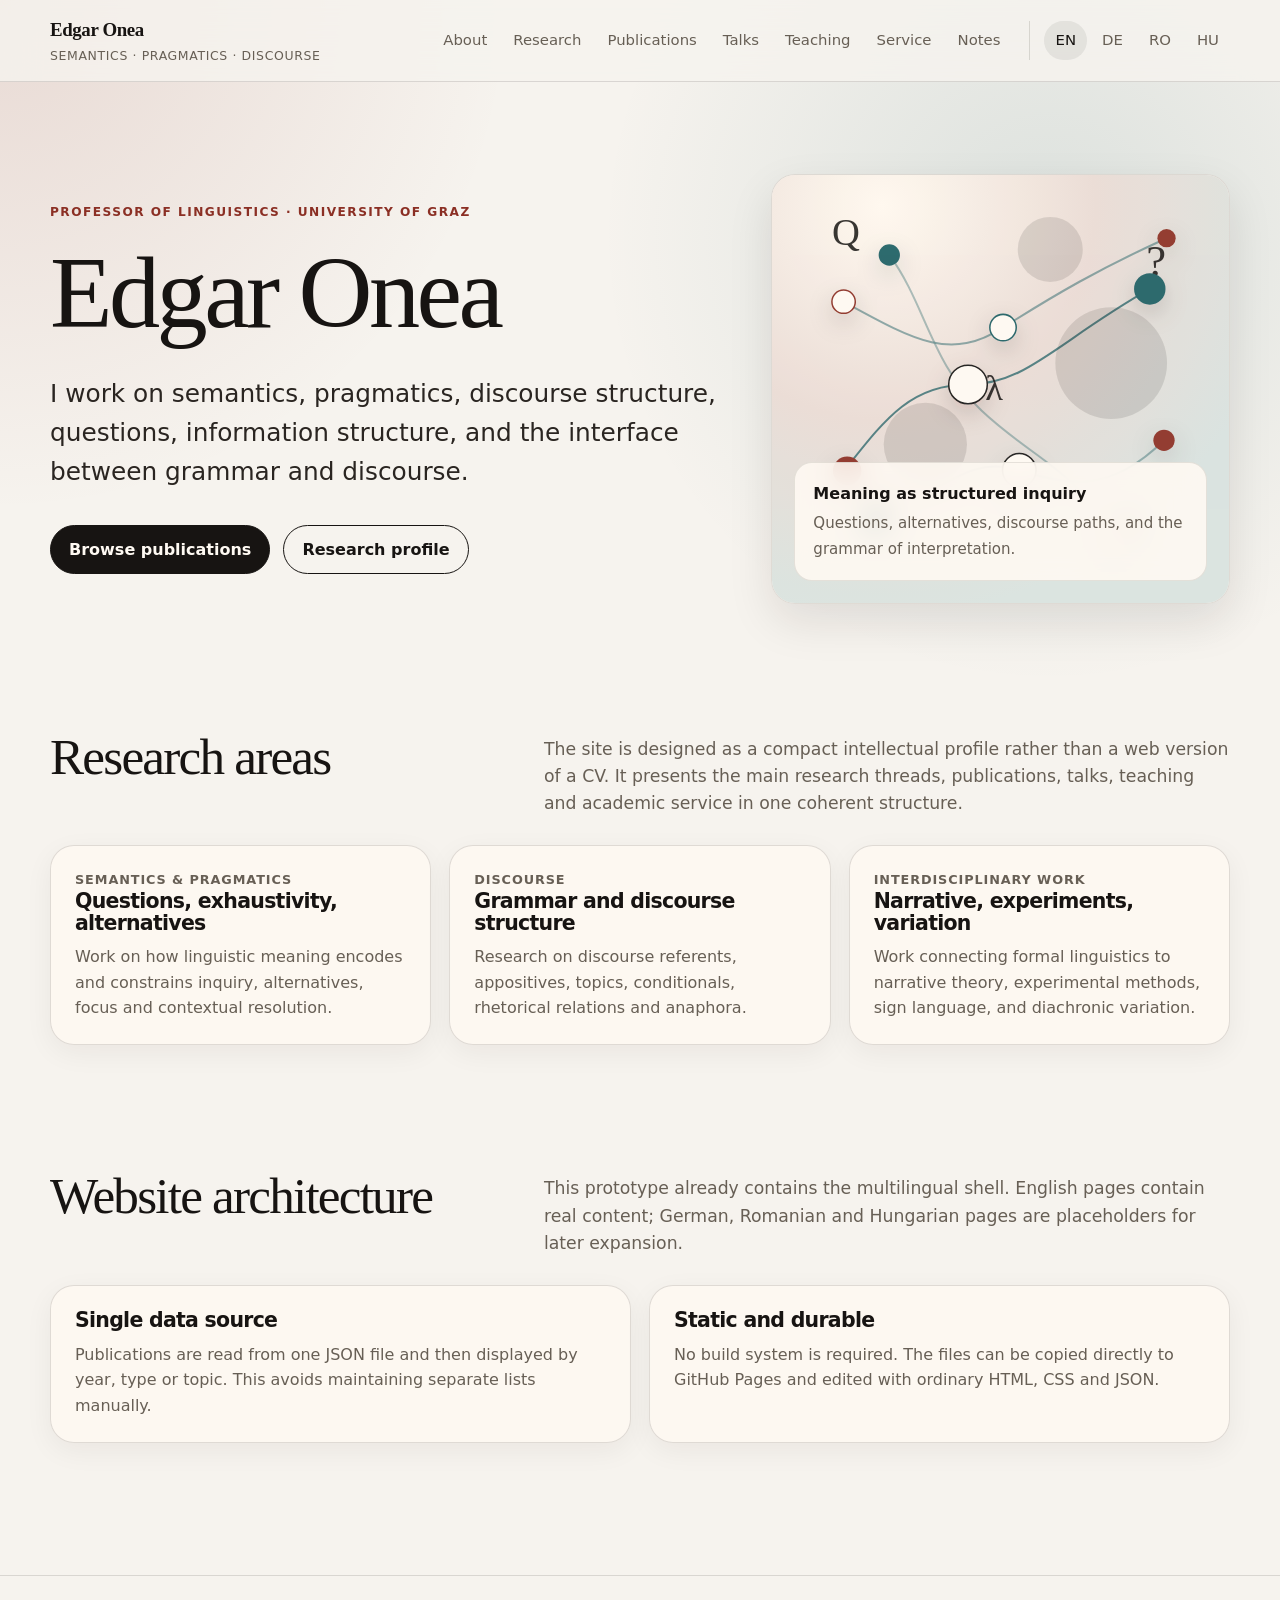
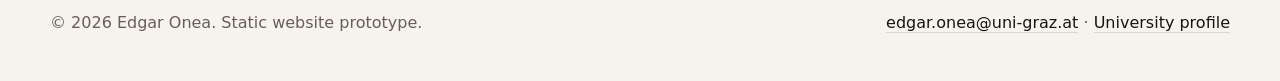
==== commit d64f099a: "Add files via upload" ====
--- a/index.html
+++ b/index.html
@@ -3,102 +3,11 @@
 <head>
   <meta charset="utf-8">
   <meta name="viewport" content="width=device-width, initial-scale=1">
-  <title>Publications · Edgar Onea</title>
-  <meta name="description" content="Publications by Edgar Onea, Professor of Linguistics at the University of Graz.">
-  <link rel="stylesheet" href="styles.css">
+  <meta http-equiv="refresh" content="0; url=en/">
+  <title>Edgar Onea</title>
+  <link rel="canonical" href="en/">
 </head>
 <body>
-  <header class="site-header">
-    <div class="wrap">
-      <p class="eyebrow">Edgar Onea · University of Graz</p>
-      <h1>Publications</h1>
-      <p class="lead">
-        A structured bibliography generated from a single publication database. The list can be viewed chronologically,
-        by publication type, or by research topic without maintaining separate sublists.
-      </p>
-    </div>
-  </header>
-
-  <main class="wrap">
-    <section class="panel intro-panel" aria-label="Publication overview">
-      <div class="metrics" id="metrics"></div>
-      <p class="small-note">
-        The thematic view uses one primary topic per publication to avoid duplicate entries. Additional topic tags remain
-        searchable and filterable.
-      </p>
-    </section>
-
-    <section class="controls panel" aria-label="Publication controls">
-      <div class="control-grid">
-        <label>
-          Search
-          <input id="searchInput" type="search" placeholder="Title, author, venue, DOI, topic…">
-        </label>
-
-        <label>
-          Group list by
-          <select id="groupSelect">
-            <option value="year">Year</option>
-            <option value="type">Publication type</option>
-            <option value="topic">Research topic</option>
-            <option value="none">No grouping</option>
-          </select>
-        </label>
-
-        <label>
-          Sort within groups
-          <select id="sortSelect">
-            <option value="newest">Newest first</option>
-            <option value="oldest">Oldest first</option>
-            <option value="title">Title A–Z</option>
-            <option value="type">Type A–Z</option>
-          </select>
-        </label>
-
-        <label>
-          Type
-          <select id="typeFilter">
-            <option value="">All types</option>
-          </select>
-        </label>
-
-        <label>
-          Topic
-          <select id="topicFilter">
-            <option value="">All topics</option>
-          </select>
-        </label>
-
-        <label>
-          Year
-          <select id="yearFilter">
-            <option value="">All years</option>
-          </select>
-        </label>
-      </div>
-
-      <div class="button-row">
-        <button id="resetButton" type="button">Reset filters</button>
-        <button id="expandButton" type="button">Expand all abstracts/details</button>
-      </div>
-    </section>
-
-    <section class="result-summary" aria-live="polite">
-      <p id="resultCount"></p>
-    </section>
-
-    <section id="publicationList" class="publication-list" aria-label="Publication list"></section>
-  </main>
-
-  <footer class="site-footer">
-    <div class="wrap">
-      <p>
-        The bibliography is stored once in <code>publications.js</code>. Filtering, grouping and sorting are generated in the browser.
-      </p>
-    </div>
-  </footer>
-
-  <script src="publications.js"></script>
-  <script src="site.js"></script>
+  <p>Redirecting to <a href="en/">English homepage</a>.</p>
 </body>
 </html>
